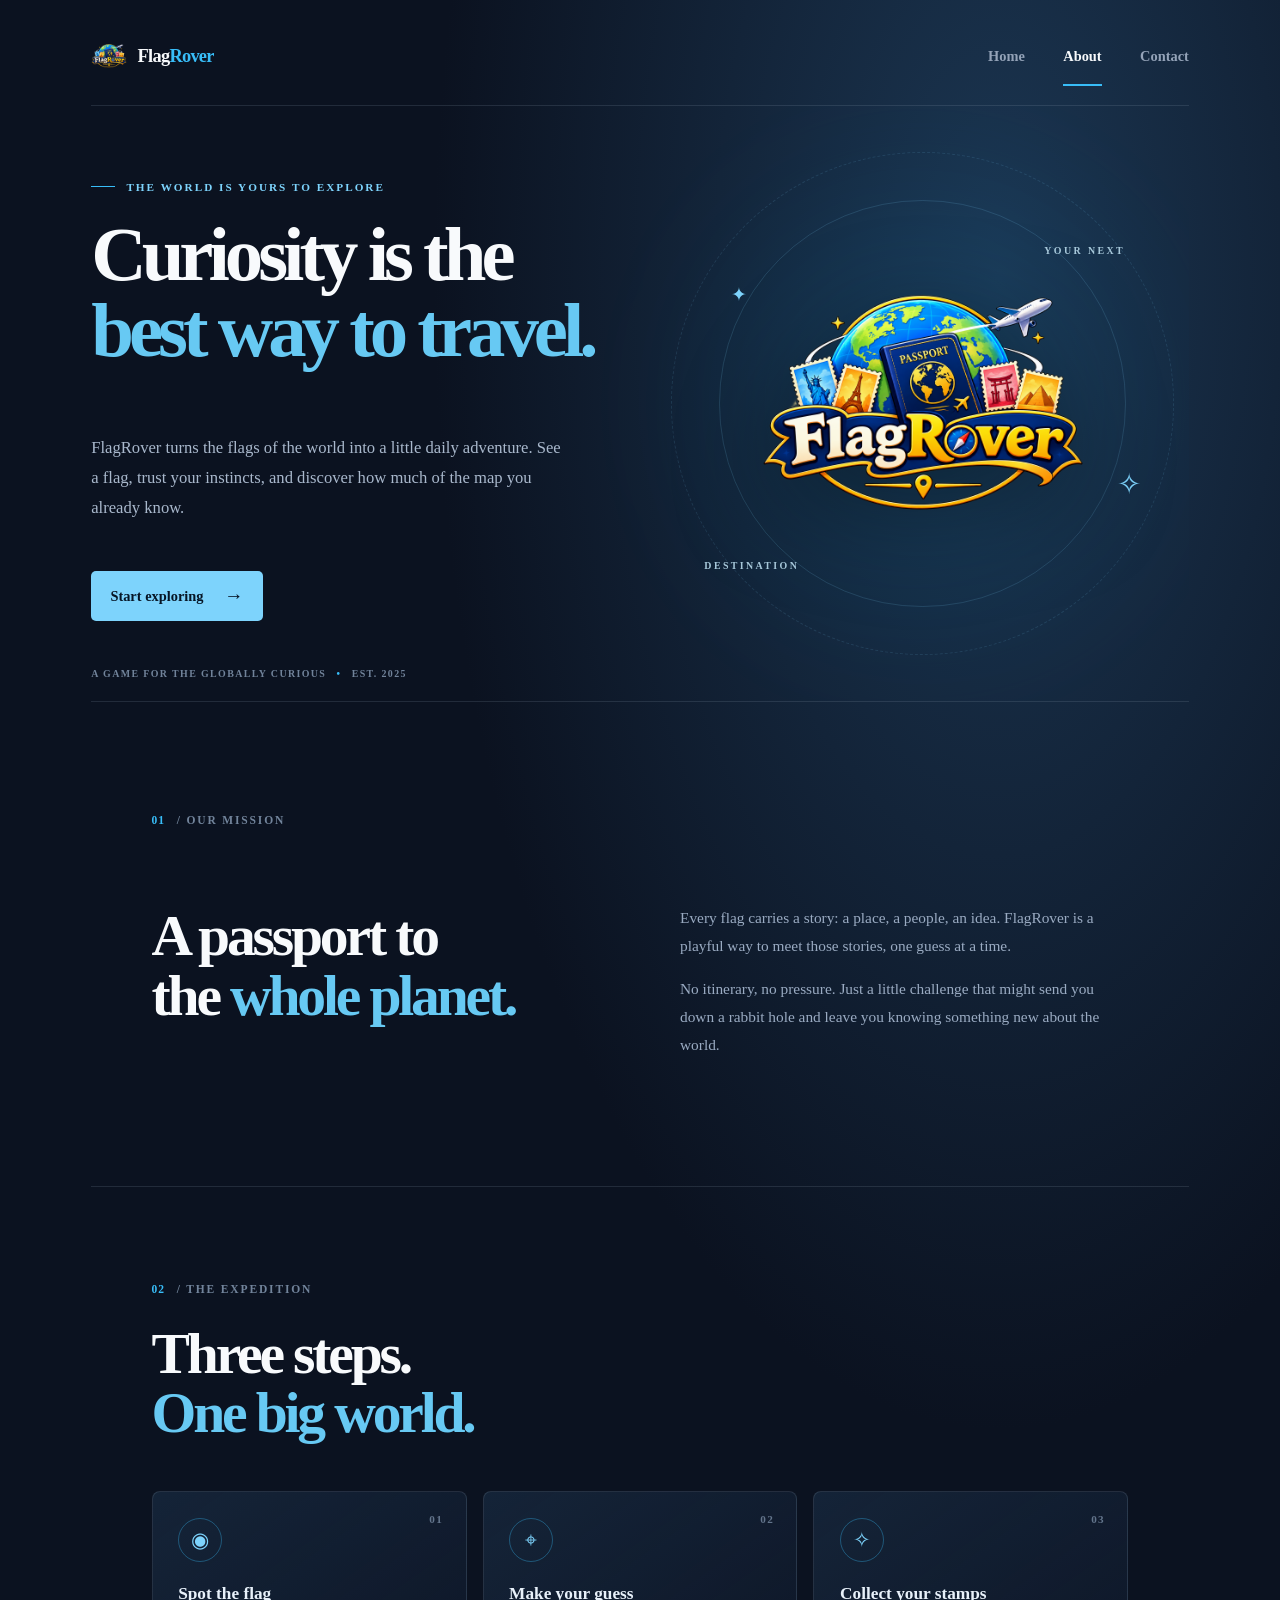
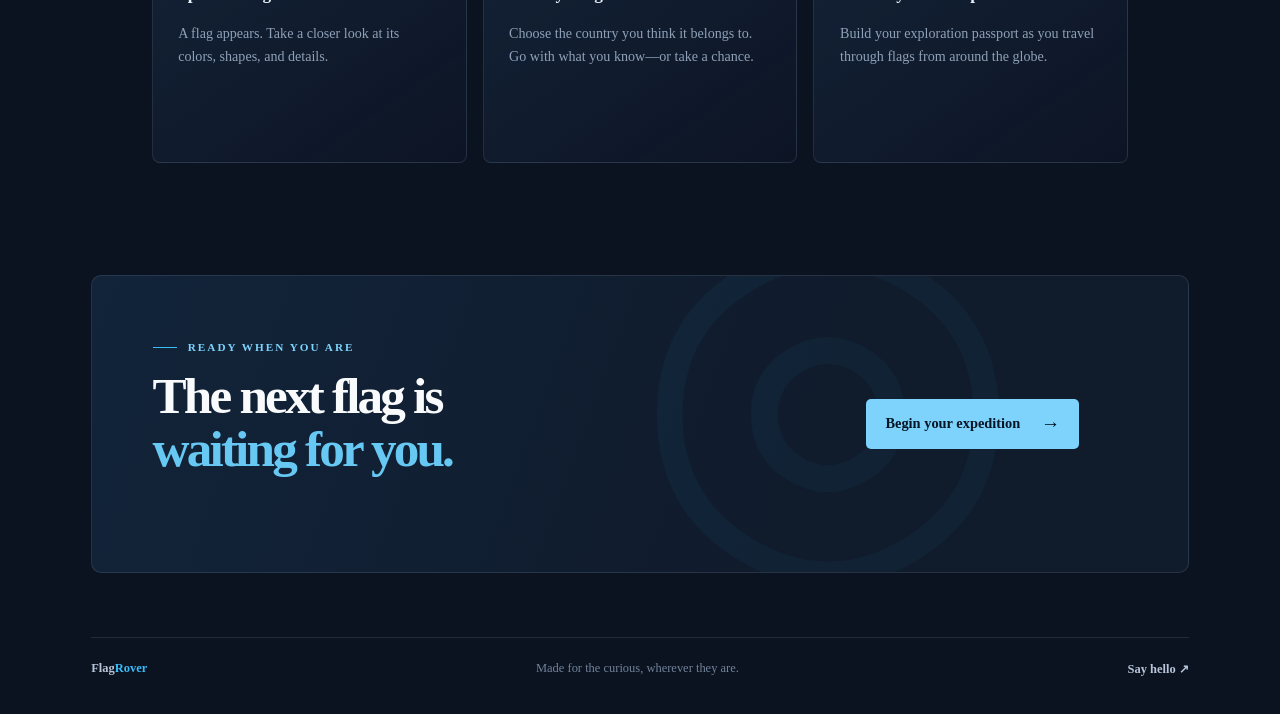
==== about.html @ df7c323a ""script js added"" ====
<!DOCTYPE html>
<html lang="en">
<head>
    <meta charset="UTF-8">
    <meta name="viewport" content="width=device-width, initial-scale=1.0">
    <meta name="theme-color" content="#0f172a">
    <title>About FlagRover</title>
    <link rel="stylesheet" href="css/about.css">
    <link rel="stylesheet" href="css/nav.css">
</head>
<body class="about-page">
    <header class="site-header">
        <a class="site-brand" href="index.html" aria-label="FlagRover home">
            <img src="assests/FlagRover Travel Emblem.png" alt="">
            <span>Flag<span class="brand-accent">Rover</span></span>
        </a>
        <nav class="site-links" aria-label="Main navigation">
            <a href="index.html">Home</a>
            <a class="active" href="about.html" aria-current="page">About</a>
            <a href="contact.html">Contact</a>
        </nav>
    </header>

    <main>
        <section class="about-hero">
            <div class="about-hero-copy">
                <p class="eyebrow"><span></span> THE WORLD IS YOURS TO EXPLORE</p>
                <h1>Curiosity is the<br><span>best way to travel.</span></h1>
                <p class="about-lede">FlagRover turns the flags of the world into a little daily adventure. See a flag, trust your instincts, and discover how much of the map you already know.</p>
                <a class="about-cta" href="index.html#game">Start exploring <span aria-hidden="true">→</span></a>
            </div>
            <div class="about-visual" aria-label="FlagRover travel emblem">
                <div class="orbit orbit-one"></div>
                <div class="orbit orbit-two"></div>
                <div class="visual-glow"></div>
                <img src="assests/FlagRover Travel Emblem.png" alt="FlagRover explorer emblem">
                <span class="visual-label label-top">YOUR NEXT</span>
                <span class="visual-label label-bottom">DESTINATION</span>
                <span class="visual-star star-one">✦</span>
                <span class="visual-star star-two">✧</span>
            </div>
            <div class="hero-coordinate">A GAME FOR THE GLOBALLY CURIOUS <span>•</span> EST. 2025</div>
        </section>

        <section class="about-story">
            <div class="story-mark">01 <span>/ OUR MISSION</span></div>
            <div class="story-content">
                <h2>A passport to<br>the <span>whole planet.</span></h2>
                <div class="story-text">
                    <p>Every flag carries a story: a place, a people, an idea. FlagRover is a playful way to meet those stories, one guess at a time.</p>
                    <p>No itinerary, no pressure. Just a little challenge that might send you down a rabbit hole and leave you knowing something new about the world.</p>
                </div>
            </div>
        </section>

        <section class="about-steps">
            <div class="steps-heading">
                <div class="story-mark">02 <span>/ THE EXPEDITION</span></div>
                <h2>Three steps.<br><span>One big world.</span></h2>
            </div>
            <div class="steps-grid">
                <article class="step-card">
                    <span class="step-number">01</span><span class="step-icon" aria-hidden="true">◉</span>
                    <h3>Spot the flag</h3><p>A flag appears. Take a closer look at its colors, shapes, and details.</p>
                </article>
                <article class="step-card">
                    <span class="step-number">02</span><span class="step-icon" aria-hidden="true">⌖</span>
                    <h3>Make your guess</h3><p>Choose the country you think it belongs to. Go with what you know—or take a chance.</p>
                </article>
                <article class="step-card">
                    <span class="step-number">03</span><span class="step-icon" aria-hidden="true">✧</span>
                    <h3>Collect your stamps</h3><p>Build your exploration passport as you travel through flags from around the globe.</p>
                </article>
            </div>
        </section>

        <section class="about-bottom">
            <div><p class="eyebrow"><span></span> READY WHEN YOU ARE</p><h2>The next flag is<br><span>waiting for you.</span></h2></div>
            <a class="about-cta" href="index.html#game">Begin your expedition <span aria-hidden="true">→</span></a>
            <div class="bottom-globe" aria-hidden="true">◎</div>
        </section>
    </main>
    <footer class="about-footer"><a href="index.html">Flag<span class="brand-accent">Rover</span></a><span>Made for the curious, wherever they are.</span><a href="contact.html">Say hello ↗</a></footer>
</body>
</html>
---- css/about.css ----
/* --- About page --- */
.about-page {
    --about-bg: #0b1220;
    --about-panel: #111d30;
    --about-line: rgba(148, 163, 184, .17);
    --about-muted: #9aabc2;
    padding: 0 6.5vw 0;
    background: radial-gradient(ellipse at 78% 12%, #1b3652 0, #0b1220 40%, #0b1220 75%);
}

.about-menu {
    max-width: 1440px;
    margin: auto;
    padding: 1.25rem 0;
    display: flex;
    align-items: center;
    justify-content: space-between;
    border-bottom: 1px solid var(--about-line);
    box-shadow: none;
}

.about-menu .brand {
    display: flex;
    align-items: center;
    gap: .65rem;
    color: #f8fafc;
    text-decoration: none;
    font-size: 1.15rem;
    font-weight: 800;
    letter-spacing: -.04em;
}

.about-menu .brand img {
    width: 36px;
    height: 36px;
    object-fit: contain;
}

.brand-accent {
    color: #38bdf8;
}

.about-menu nav {
    display: flex;
    align-items: center;
    gap: clamp(1.25rem, 3vw, 2.5rem);
}

.about-menu nav a {
    color: var(--about-muted);
    text-decoration: none;
    font-size: .9rem;
    font-weight: 600;
    transition: color .2s;
}

.about-menu nav a:hover,
.about-menu nav a.active {
    color: #f8fafc;
}

.about-menu nav a.active {
    position: relative;
}

.about-menu nav a.active::after {
    content: '';
    position: absolute;
    height: 2px;
    background: #38bdf8;
    left: 0;
    right: 0;
    bottom: -1.55rem;
}

.about-hero {
    max-width: 1440px;
    min-height: 570px;
    margin: auto;
    position: relative;
    display: grid;
    grid-template-columns: 1.03fr .97fr;
    align-items: center;
    border-bottom: 1px solid var(--about-line);
    overflow: hidden;
}

.about-hero-copy {
    padding: 4rem 0 5rem;
    max-width: 610px;
    z-index: 1;
}

.eyebrow {
    display: flex;
    align-items: center;
    gap: .7rem;
    color: #7dd3fc;
    font-size: .7rem;
    font-weight: 800;
    letter-spacing: .18em;
}

.eyebrow>span {
    width: 24px;
    height: 1px;
    background: #38bdf8;
}

.about-hero h1 {
    margin-top: 1.5rem;
    color: #f8fafc;
    font-size: clamp(3rem, 6vw, 5.8rem);
    line-height: .99;
    letter-spacing: -.065em;
    font-weight: 750;
}

.about-hero h1 span,
.about-story h2 span,
.steps-heading h2 span,
.about-bottom h2 span {
    color: #67c9f3;
}

.about-lede {
    max-width: 480px;
    color: #a9b8cc;
    margin-top: 1.55rem;
    font-size: 1.04rem;
    line-height: 1.8;
}

.about-cta {
    display: inline-flex;
    align-items: center;
    gap: 1.3rem;
    margin-top: 2rem;
    padding: .88rem 1.2rem;
    color: #061525;
    text-decoration: none;
    background: #7dd3fc;
    border-radius: 5px;
    font-size: .9rem;
    font-weight: 750;
    transition: background .2s, transform .2s;
}

.about-cta:hover {
    background: #bae6fd;
    transform: translateY(-2px);
}

.about-cta span {
    font-size: 1.2rem;
}

.about-visual {
    min-height: 465px;
    display: grid;
    place-items: center;
    position: relative;
    isolation: isolate;
}

.about-visual img {
    position: relative;
    z-index: 2;
    width: min(68%, 330px);
    aspect-ratio: 1;
    object-fit: contain;
    filter: drop-shadow(0 24px 50px rgba(0, 0, 0, .4));
}

.visual-glow {
    position: absolute;
    width: 60%;
    aspect-ratio: 1;
    border-radius: 50%;
    background: #0ea5e9;
    filter: blur(100px);
    opacity: .16;
    z-index: -1;
}

.orbit {
    position: absolute;
    width: 76%;
    aspect-ratio: 1;
    border: 1px solid rgba(125, 211, 252, .15);
    border-radius: 50%;
}

.orbit-two {
    width: 94%;
    border-style: dashed;
    border-color: rgba(125, 211, 252, .12);
}

.visual-label {
    position: absolute;
    z-index: 3;
    color: #a7c8da;
    font-size: .62rem;
    font-weight: 800;
    letter-spacing: .24em;
}

.label-top {
    top: 16%;
    right: 12%;
}

.label-bottom {
    bottom: 14%;
    left: 9%;
}

.visual-star {
    position: absolute;
    color: #7dd3fc;
}

.star-one {
    top: 24%;
    left: 14%;
    font-size: 1.2rem;
}

.star-two {
    right: 9%;
    bottom: 29%;
    font-size: 1.8rem;
}

.hero-coordinate {
    position: absolute;
    bottom: 1.4rem;
    left: 0;
    color: #71839a;
    font-size: .62rem;
    letter-spacing: .14em;
    font-weight: 700;
}

.hero-coordinate span {
    color: #38bdf8;
    padding: 0 .4rem;
}

.about-story {
    max-width: 1440px;
    margin: auto;
    padding: 7rem 5.5%;
    border-bottom: 1px solid var(--about-line);
}

.story-mark {
    color: #38bdf8;
    font-size: .72rem;
    letter-spacing: .08em;
    font-weight: 800;
}

.story-mark span {
    color: #72849b;
    margin-left: .5rem;
    letter-spacing: .16em;
}

.story-content {
    display: grid;
    grid-template-columns: 1fr 1fr;
    gap: 5rem;
    align-items: end;
    margin-top: 2rem;
}

.about-story h2,
.steps-heading h2,
.about-bottom h2 {
    color: #f8fafc;
    font-size: clamp(2.5rem, 4.5vw, 4.25rem);
    line-height: 1.04;
    letter-spacing: -.055em;
}

.story-text {
    max-width: 490px;
    color: #9aabc2;
    font-size: .96rem;
    line-height: 1.8;
}

.story-text p+p {
    margin-top: 1rem;
}

.about-steps {
    max-width: 1440px;
    margin: auto;
    padding: 6rem 5.5% 7rem;
}

.steps-heading h2 {
    margin-top: 1.8rem;
}

.steps-grid {
    display: grid;
    grid-template-columns: repeat(3, 1fr);
    gap: 1rem;
    margin-top: 3rem;
}

.step-card {
    position: relative;
    min-height: 218px;
    padding: 1.6rem;
    border: 1px solid var(--about-line);
    background: linear-gradient(145deg, rgba(24, 42, 64, .75), rgba(15, 23, 42, .5));
    border-radius: 8px;
}

.step-number {
    position: absolute;
    right: 1.4rem;
    top: 1.3rem;
    color: #63758c;
    font-size: .7rem;
    font-weight: 800;
    letter-spacing: .12em;
}

.step-icon {
    display: grid;
    place-items: center;
    width: 42px;
    height: 42px;
    border: 1px solid rgba(56, 189, 248, .35);
    border-radius: 50%;
    color: #7dd3fc;
    font-size: 1.3rem;
}

.step-card h3 {
    margin-top: 1.4rem;
    color: #e8f1fa;
    font-size: 1.08rem;
}

.step-card p {
    max-width: 300px;
    margin-top: .45rem;
    color: #8fa1b8;
    font-size: .88rem;
    line-height: 1.65;
}

.about-bottom {
    max-width: 1440px;
    margin: 0 auto 4rem;
    padding: 3.4rem 5.5%;
    position: relative;
    overflow: hidden;
    display: flex;
    align-items: center;
    justify-content: space-between;
    border: 1px solid var(--about-line);
    border-radius: 10px;
    background: linear-gradient(110deg, #12243a, #101b2c 65%);
}

.about-bottom h2 {
    margin-top: 1rem;
    font-size: clamp(2.4rem, 4vw, 3.7rem);
}

.about-bottom .about-cta {
    margin: 0 3rem 0 1rem;
    position: relative;
    z-index: 1;
}

.bottom-globe {
    position: absolute;
    right: 15%;
    top: -120px;
    color: rgba(56, 189, 248, .045);
    font-size: 28rem;
    line-height: 1;
    pointer-events: none;
}

.about-footer {
    max-width: 1440px;
    margin: auto;
    padding: 1.4rem 0 1.8rem;
    display: flex;
    justify-content: space-between;
    align-items: center;
    border-top: 1px solid var(--about-line);
    color: #71839a;
    font-size: .78rem;
}

.about-footer a {
    color: #b6c5d8;
    text-decoration: none;
    font-weight: 700;
}

.about-footer a:hover {
    color: #7dd3fc;
}

@media (max-width: 760px) {
    .about-page {
        padding: 0 5vw;
    }

    .about-menu {
        padding: 1rem 0;
    }

    .about-menu nav {
        gap: 1rem;
    }

    .about-menu nav a {
        font-size: .82rem;
    }

    .about-menu nav a.active::after {
        bottom: -1.25rem;
    }

    .about-hero {
        grid-template-columns: 1fr;
        min-height: auto;
        padding-bottom: 3.8rem;
    }

    .about-hero-copy {
        padding: 4rem 0 0;
    }

    .about-hero h1 {
        font-size: clamp(3.2rem, 13vw, 5rem);
    }

    .about-visual {
        min-height: 300px;
    }

    .about-visual img {
        width: min(58%, 260px);
    }

    .orbit {
        width: 65%;
    }

    .orbit-two {
        width: 82%;
    }

    .hero-coordinate {
        bottom: 1.1rem;
        font-size: .54rem;
    }

    .about-story {
        padding: 4.5rem 0;
    }

    .story-content {
        grid-template-columns: 1fr;
        gap: 1.5rem;
    }

    .about-story h2,
    .steps-heading h2 {
        font-size: 3rem;
    }

    .about-steps {
        padding: 4.5rem 0;
    }

    .steps-grid {
        grid-template-columns: 1fr;
        margin-top: 2rem;
    }

    .step-card {
        min-height: 190px;
    }

    .about-bottom {
        margin-bottom: 2.5rem;
        padding: 2.3rem 1.5rem;
        display: block;
    }

    .about-bottom h2 {
        font-size: 2.8rem;
    }

    .about-bottom .about-cta {
        margin: 1.5rem 0 0;
    }

    .bottom-globe {
        right: -12%;
        top: 0;
        font-size: 18rem;
    }

    .about-footer {
        gap: .7rem;
        flex-wrap: wrap;
    }

    .about-footer span {
        order: 3;
        width: 100%;
    }
}
---- css/nav.css ----
/* Shared navigation used by the Home, About, and Contact pages. */
.site-header {
    width: min(1440px, 100%);
    min-height: 68px;
    margin-inline: auto;
    padding: .9rem 0;
    display: flex;
    align-items: center;
    justify-content: space-between;
    gap: 1.5rem;
    border-bottom: 1px solid rgba(148, 163, 184, .17);
    box-shadow: none;
    position: relative;
    z-index: 5;
}

.site-brand {
    display: inline-flex;
    align-items: center;
    gap: .65rem;
    color: #f8fafc;
    text-decoration: none;
    font-size: 1.15rem;
    font-weight: 800;
    letter-spacing: -.04em;
    white-space: nowrap;
}

.site-brand img {
    width: 36px;
    height: 36px;
    object-fit: contain;
}

.site-brand > span > span { color: #38bdf8; }

.site-links {
    display: flex;
    align-items: center;
    justify-content: flex-end;
    gap: clamp(1.25rem, 3vw, 2.5rem);
}

.site-links a {
    position: relative;
    color: #94a3b8;
    text-decoration: none;
    font-size: .9rem;
    font-weight: 600;
    transition: color .2s ease;
}

.site-links a:hover,
.site-links a[aria-current="page"] { color: #f8fafc; }

.site-links a[aria-current="page"]::after {
    content: "";
    position: absolute;
    right: 0;
    bottom: -1.35rem;
    left: 0;
    height: 2px;
    background: #38bdf8;
}

@media (max-width: 560px) {
    .site-header { min-height: 62px; gap: .7rem; }
    .site-brand { gap: .45rem; font-size: 1rem; }
    .site-brand img { width: 31px; height: 31px; }
    .site-links { gap: .9rem; }
    .site-links a { font-size: .8rem; }
    .site-links a[aria-current="page"]::after { bottom: -1.15rem; }
}
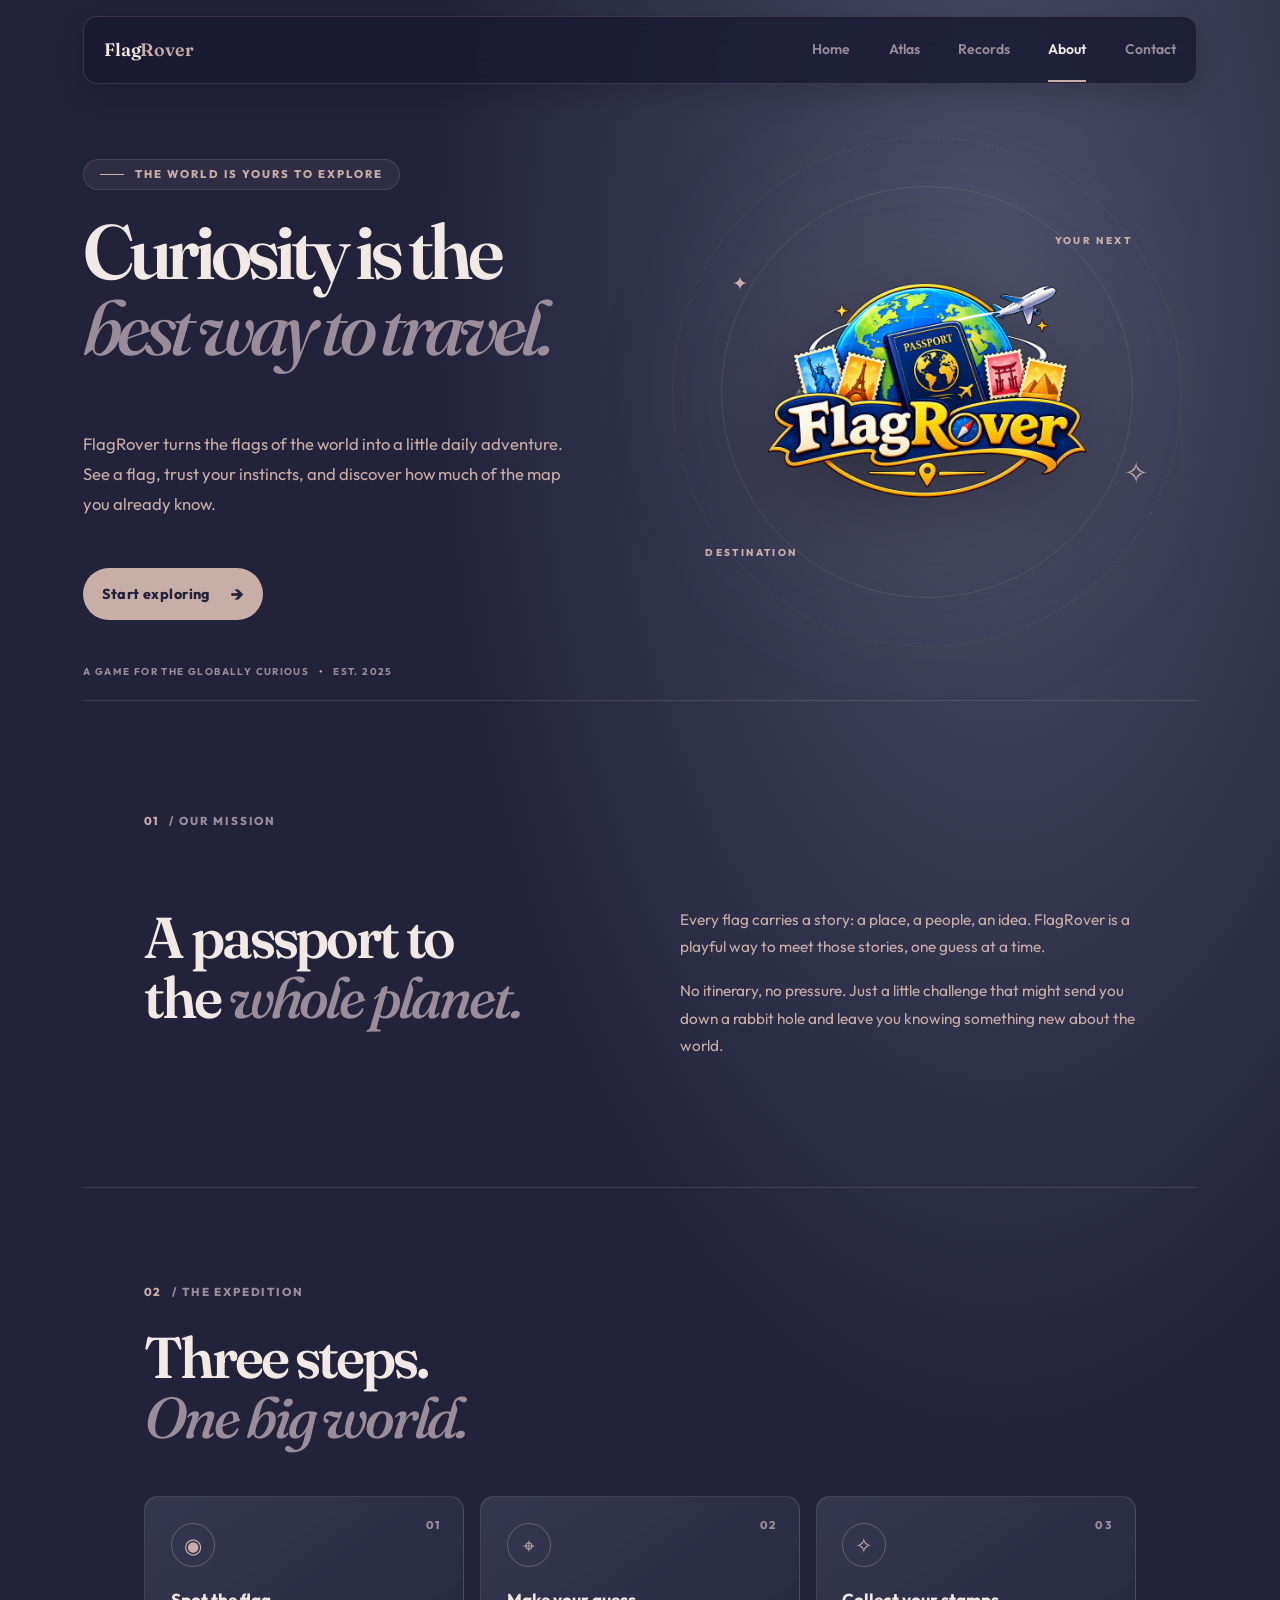
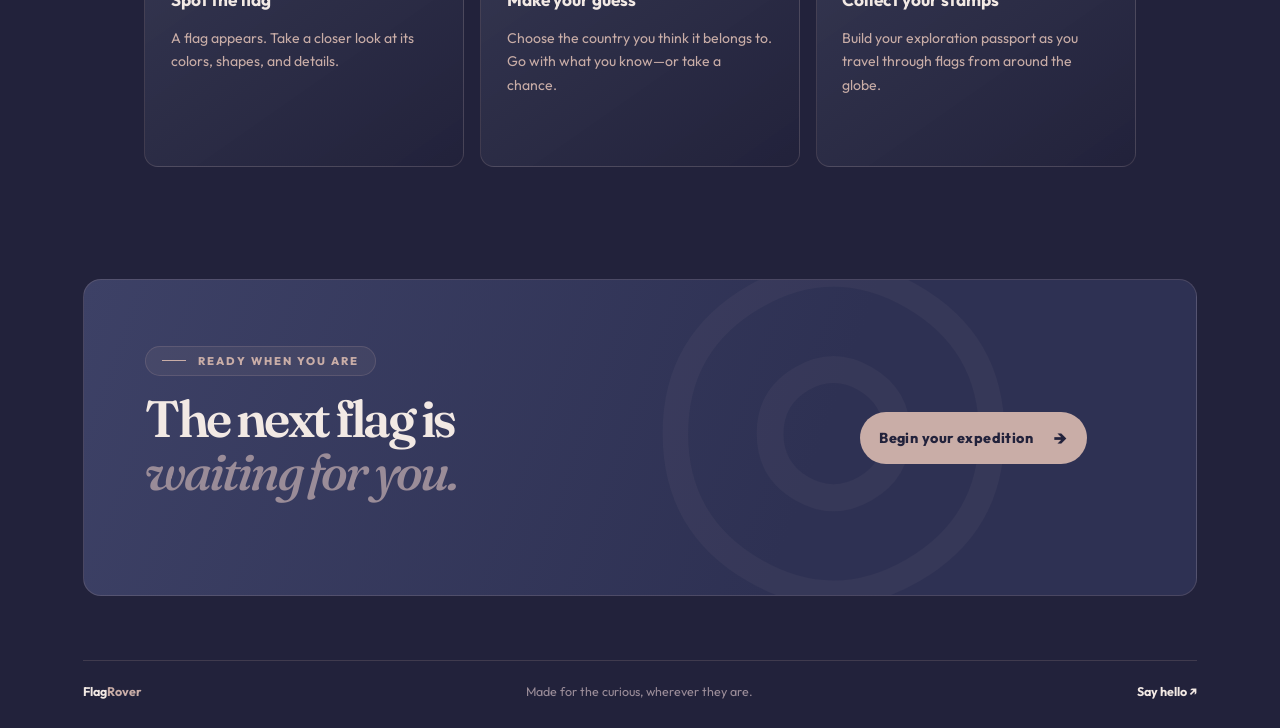
==== commit 07cfc1b3: "World map added" ====
--- a/about.html
+++ b/about.html
@@ -3,7 +3,10 @@
 <head>
     <meta charset="UTF-8">
     <meta name="viewport" content="width=device-width, initial-scale=1.0">
-    <meta name="theme-color" content="#0f172a">
+    <meta name="theme-color" content="#22223b">
+    <link rel="preconnect" href="https://fonts.googleapis.com">
+    <link rel="preconnect" href="https://fonts.gstatic.com" crossorigin>
+    <link href="https://fonts.googleapis.com/css2?family=Fraunces:ital,opsz,wght@0,9..144,400..700;1,9..144,400..700&family=Outfit:wght@300..800&display=swap" rel="stylesheet">
     <title>About FlagRover</title>
     <link rel="stylesheet" href="css/about.css">
     <link rel="stylesheet" href="css/nav.css">
@@ -11,12 +14,13 @@
 <body class="about-page">
     <header class="site-header">
         <a class="site-brand" href="index.html" aria-label="FlagRover home">
-            <img src="assests/FlagRover Travel Emblem.png" alt="">
             <span>Flag<span class="brand-accent">Rover</span></span>
         </a>
         <nav class="site-links" aria-label="Main navigation">
             <a href="index.html">Home</a>
-            <a class="active" href="about.html" aria-current="page">About</a>
+            <a href="atlas.html">Atlas</a>
+            <a href="records.html">Records</a>
+            <a href="about.html" aria-current="page">About</a>
             <a href="contact.html">Contact</a>
         </nav>
     </header>
@@ -33,7 +37,7 @@
                 <div class="orbit orbit-one"></div>
                 <div class="orbit orbit-two"></div>
                 <div class="visual-glow"></div>
-                <img src="assests/FlagRover Travel Emblem.png" alt="FlagRover explorer emblem">
+                <img src="assets/FlagRover Travel Emblem.png" alt="FlagRover explorer emblem">
                 <span class="visual-label label-top">YOUR NEXT</span>
                 <span class="visual-label label-bottom">DESTINATION</span>
                 <span class="visual-star star-one">✦</span>
--- a/css/about.css
+++ b/css/about.css
@@ -1,11 +1,11 @@
 /* --- About page --- */
 .about-page {
-    --about-bg: #0b1220;
-    --about-panel: #111d30;
-    --about-line: rgba(148, 163, 184, .17);
-    --about-muted: #9aabc2;
+    --about-bg: #22223b;
+    --about-panel: #4a4e69;
+    --about-line: rgba(201, 173, 167, .18);
+    --about-muted: #c9ada7;
     padding: 0 6.5vw 0;
-    background: radial-gradient(ellipse at 78% 12%, #1b3652 0, #0b1220 40%, #0b1220 75%);
+    background: radial-gradient(ellipse at 78% 12%, #4a4e69 0, #22223b 40%, #22223b 75%);
 }
 
 .about-menu {
@@ -23,7 +23,7 @@
     display: flex;
     align-items: center;
     gap: .65rem;
-    color: #f8fafc;
+    color: #f2e9e4;
     text-decoration: none;
     font-size: 1.15rem;
     font-weight: 800;
@@ -37,7 +37,7 @@
 }
 
 .brand-accent {
-    color: #38bdf8;
+    color: #c9ada7;
 }
 
 .about-menu nav {
@@ -56,7 +56,7 @@
 
 .about-menu nav a:hover,
 .about-menu nav a.active {
-    color: #f8fafc;
+    color: #f2e9e4;
 }
 
 .about-menu nav a.active {
@@ -67,7 +67,7 @@
     content: '';
     position: absolute;
     height: 2px;
-    background: #38bdf8;
+    background: #c9ada7;
     left: 0;
     right: 0;
     bottom: -1.55rem;
@@ -95,7 +95,7 @@
     display: flex;
     align-items: center;
     gap: .7rem;
-    color: #7dd3fc;
+    color: #c9ada7;
     font-size: .7rem;
     font-weight: 800;
     letter-spacing: .18em;
@@ -104,12 +104,12 @@
 .eyebrow>span {
     width: 24px;
     height: 1px;
-    background: #38bdf8;
+    background: #c9ada7;
 }
 
 .about-hero h1 {
     margin-top: 1.5rem;
-    color: #f8fafc;
+    color: #f2e9e4;
     font-size: clamp(3rem, 6vw, 5.8rem);
     line-height: .99;
     letter-spacing: -.065em;
@@ -120,12 +120,12 @@
 .about-story h2 span,
 .steps-heading h2 span,
 .about-bottom h2 span {
-    color: #67c9f3;
+    color: #9a8c98;
 }
 
 .about-lede {
     max-width: 480px;
-    color: #a9b8cc;
+    color: #c9ada7;
     margin-top: 1.55rem;
     font-size: 1.04rem;
     line-height: 1.8;
@@ -137,9 +137,9 @@
     gap: 1.3rem;
     margin-top: 2rem;
     padding: .88rem 1.2rem;
-    color: #061525;
+    color: #22223b;
     text-decoration: none;
-    background: #7dd3fc;
+    background: #c9ada7;
     border-radius: 5px;
     font-size: .9rem;
     font-weight: 750;
@@ -147,7 +147,7 @@
 }
 
 .about-cta:hover {
-    background: #bae6fd;
+    background: #f2e9e4;
     transform: translateY(-2px);
 }
 
@@ -177,7 +177,7 @@
     width: 60%;
     aspect-ratio: 1;
     border-radius: 50%;
-    background: #0ea5e9;
+    background: #9a8c98;
     filter: blur(100px);
     opacity: .16;
     z-index: -1;
@@ -187,20 +187,20 @@
     position: absolute;
     width: 76%;
     aspect-ratio: 1;
-    border: 1px solid rgba(125, 211, 252, .15);
+    border: 1px solid rgba(201, 173, 167, .15);
     border-radius: 50%;
 }
 
 .orbit-two {
     width: 94%;
     border-style: dashed;
-    border-color: rgba(125, 211, 252, .12);
+    border-color: rgba(201, 173, 167, .12);
 }
 
 .visual-label {
     position: absolute;
     z-index: 3;
-    color: #a7c8da;
+    color: #c9ada7;
     font-size: .62rem;
     font-weight: 800;
     letter-spacing: .24em;
@@ -218,7 +218,7 @@
 
 .visual-star {
     position: absolute;
-    color: #7dd3fc;
+    color: #c9ada7;
 }
 
 .star-one {
@@ -237,14 +237,14 @@
     position: absolute;
     bottom: 1.4rem;
     left: 0;
-    color: #71839a;
+    color: #9a8c98;
     font-size: .62rem;
     letter-spacing: .14em;
     font-weight: 700;
 }
 
 .hero-coordinate span {
-    color: #38bdf8;
+    color: #c9ada7;
     padding: 0 .4rem;
 }
 
@@ -256,14 +256,14 @@
 }
 
 .story-mark {
-    color: #38bdf8;
+    color: #c9ada7;
     font-size: .72rem;
     letter-spacing: .08em;
     font-weight: 800;
 }
 
 .story-mark span {
-    color: #72849b;
+    color: #9a8c98;
     margin-left: .5rem;
     letter-spacing: .16em;
 }
@@ -279,7 +279,7 @@
 .about-story h2,
 .steps-heading h2,
 .about-bottom h2 {
-    color: #f8fafc;
+    color: #f2e9e4;
     font-size: clamp(2.5rem, 4.5vw, 4.25rem);
     line-height: 1.04;
     letter-spacing: -.055em;
@@ -287,7 +287,7 @@
 
 .story-text {
     max-width: 490px;
-    color: #9aabc2;
+    color: #c9ada7;
     font-size: .96rem;
     line-height: 1.8;
 }
@@ -318,7 +318,7 @@
     min-height: 218px;
     padding: 1.6rem;
     border: 1px solid var(--about-line);
-    background: linear-gradient(145deg, rgba(24, 42, 64, .75), rgba(15, 23, 42, .5));
+    background: linear-gradient(145deg, rgba(74, 78, 105, .5), rgba(34, 34, 59, .6));
     border-radius: 8px;
 }
 
@@ -326,7 +326,7 @@
     position: absolute;
     right: 1.4rem;
     top: 1.3rem;
-    color: #63758c;
+    color: #9a8c98;
     font-size: .7rem;
     font-weight: 800;
     letter-spacing: .12em;
@@ -337,22 +337,22 @@
     place-items: center;
     width: 42px;
     height: 42px;
-    border: 1px solid rgba(56, 189, 248, .35);
+    border: 1px solid rgba(201, 173, 167, .35);
     border-radius: 50%;
-    color: #7dd3fc;
+    color: #c9ada7;
     font-size: 1.3rem;
 }
 
 .step-card h3 {
     margin-top: 1.4rem;
-    color: #e8f1fa;
+    color: #f2e9e4;
     font-size: 1.08rem;
 }
 
 .step-card p {
     max-width: 300px;
     margin-top: .45rem;
-    color: #8fa1b8;
+    color: #c9ada7;
     font-size: .88rem;
     line-height: 1.65;
 }
@@ -368,7 +368,7 @@
     justify-content: space-between;
     border: 1px solid var(--about-line);
     border-radius: 10px;
-    background: linear-gradient(110deg, #12243a, #101b2c 65%);
+    background: linear-gradient(110deg, #3d4166, #2e3153 65%);
 }
 
 .about-bottom h2 {
@@ -386,7 +386,7 @@
     position: absolute;
     right: 15%;
     top: -120px;
-    color: rgba(56, 189, 248, .045);
+    color: rgba(201, 173, 167, .05);
     font-size: 28rem;
     line-height: 1;
     pointer-events: none;
@@ -400,18 +400,18 @@
     justify-content: space-between;
     align-items: center;
     border-top: 1px solid var(--about-line);
-    color: #71839a;
+    color: #9a8c98;
     font-size: .78rem;
 }
 
 .about-footer a {
-    color: #b6c5d8;
+    color: #f2e9e4;
     text-decoration: none;
     font-weight: 700;
 }
 
 .about-footer a:hover {
-    color: #7dd3fc;
+    color: #c9ada7;
 }
 
 @media (max-width: 760px) {
@@ -526,4 +526,52 @@
         order: 3;
         width: 100%;
     }
+}
+
+/* --- Signature details: travel-journal theme --- */
+.about-hero h1,
+.about-story h2,
+.steps-heading h2,
+.about-bottom h2 {
+    font-family: 'Fraunces', Georgia, serif;
+    font-weight: 600;
+}
+
+.about-hero h1 span,
+.about-story h2 span,
+.steps-heading h2 span,
+.about-bottom h2 span {
+    font-style: italic;
+    font-weight: 500;
+}
+
+.eyebrow {
+    width: fit-content;
+    padding: .45rem 1rem;
+    border: 1px solid var(--about-line);
+    border-radius: 999px;
+    background: rgba(201, 173, 167, .08);
+}
+
+.about-cta {
+    border-radius: 999px;
+    letter-spacing: .03em;
+}
+
+.about-cta:hover {
+    box-shadow: 0 14px 30px rgba(201, 173, 167, .35);
+}
+
+.step-card {
+    border-radius: 14px;
+    transition: transform .25s ease, border-color .25s ease;
+}
+
+.step-card:hover {
+    transform: translateY(-4px);
+    border-color: rgba(201, 173, 167, .45);
+}
+
+.about-bottom {
+    border-radius: 18px;
 }
--- a/css/nav.css
+++ b/css/nav.css
@@ -1,28 +1,64 @@
-/* Shared navigation used by the Home, About, and Contact pages. */
+/* Shared navigation used across every page. */
+body {
+    margin: 0;
+    font-family: 'Outfit', 'Segoe UI', Tahoma, Geneva, Verdana, sans-serif;
+}
+
+::selection {
+    background: #c9ada7;
+    color: #22223b;
+}
+
+::-webkit-scrollbar {
+    width: 10px;
+}
+
+::-webkit-scrollbar-track {
+    background: #1a1a33;
+}
+
+::-webkit-scrollbar-thumb {
+    background: #4a4e69;
+    border: 2px solid #1a1a33;
+    border-radius: 999px;
+}
+
+::-webkit-scrollbar-thumb:hover {
+    background: #9a8c98;
+}
+
 .site-header {
-    width: min(1440px, 100%);
+    width: min(1440px, 87vw);
+    box-sizing: border-box;
     min-height: 68px;
-    margin-inline: auto;
-    padding: .9rem 0;
+    margin: 1rem auto 0;
+    padding: 12px 20px;
     display: flex;
     align-items: center;
     justify-content: space-between;
-    gap: 1.5rem;
-    border-bottom: 1px solid rgba(148, 163, 184, .17);
-    box-shadow: none;
-    position: relative;
-    z-index: 5;
+    gap: 24px;
+    border: 1px solid rgba(201, 173, 167, .18);
+    border-radius: 14px;
+    background: rgba(26, 26, 51, .84);
+    box-shadow: 0 10px 28px rgba(0, 0, 0, .18);
+    backdrop-filter: blur(12px);
+    position: static;
+    isolation: isolate;
+    font-family: 'Outfit', 'Segoe UI', Tahoma, Geneva, Verdana, sans-serif;
+    font-size: 16px;
+    line-height: 1.4;
 }
 
 .site-brand {
     display: inline-flex;
     align-items: center;
-    gap: .65rem;
-    color: #f8fafc;
+    gap: 10px;
+    color: #f2e9e4;
     text-decoration: none;
-    font-size: 1.15rem;
-    font-weight: 800;
-    letter-spacing: -.04em;
+    font-family: 'Fraunces', Georgia, serif;
+    font-size: 18px;
+    font-weight: 600;
+    letter-spacing: -.01em;
     white-space: nowrap;
 }
 
@@ -32,42 +68,41 @@
     object-fit: contain;
 }
 
-.site-brand > span > span { color: #38bdf8; }
+.site-brand > span > span { color: #c9ada7; }
 
 .site-links {
     display: flex;
     align-items: center;
     justify-content: flex-end;
-    gap: clamp(1.25rem, 3vw, 2.5rem);
+    gap: clamp(20px, 3vw, 40px);
 }
 
 .site-links a {
     position: relative;
-    color: #94a3b8;
+    color: #9a8c98;
     text-decoration: none;
-    font-size: .9rem;
+    font-size: 14px;
     font-weight: 600;
     transition: color .2s ease;
 }
 
 .site-links a:hover,
-.site-links a[aria-current="page"] { color: #f8fafc; }
+.site-links a[aria-current="page"] { color: #f2e9e4; }
 
 .site-links a[aria-current="page"]::after {
     content: "";
     position: absolute;
     right: 0;
-    bottom: -1.35rem;
+    bottom: -22px;
     left: 0;
     height: 2px;
-    background: #38bdf8;
+    background: #c9ada7;
 }
 
 @media (max-width: 560px) {
-    .site-header { min-height: 62px; gap: .7rem; }
-    .site-brand { gap: .45rem; font-size: 1rem; }
-    .site-brand img { width: 31px; height: 31px; }
-    .site-links { gap: .9rem; }
-    .site-links a { font-size: .8rem; }
-    .site-links a[aria-current="page"]::after { bottom: -1.15rem; }
+    .site-header { min-height: 62px; gap: 11px; padding-inline: 13px; }
+    .site-brand { font-size: 16px; }
+    .site-links { gap: 14px; }
+    .site-links a { font-size: 13px; }
+    .site-links a[aria-current="page"]::after { bottom: -18px; }
 }
